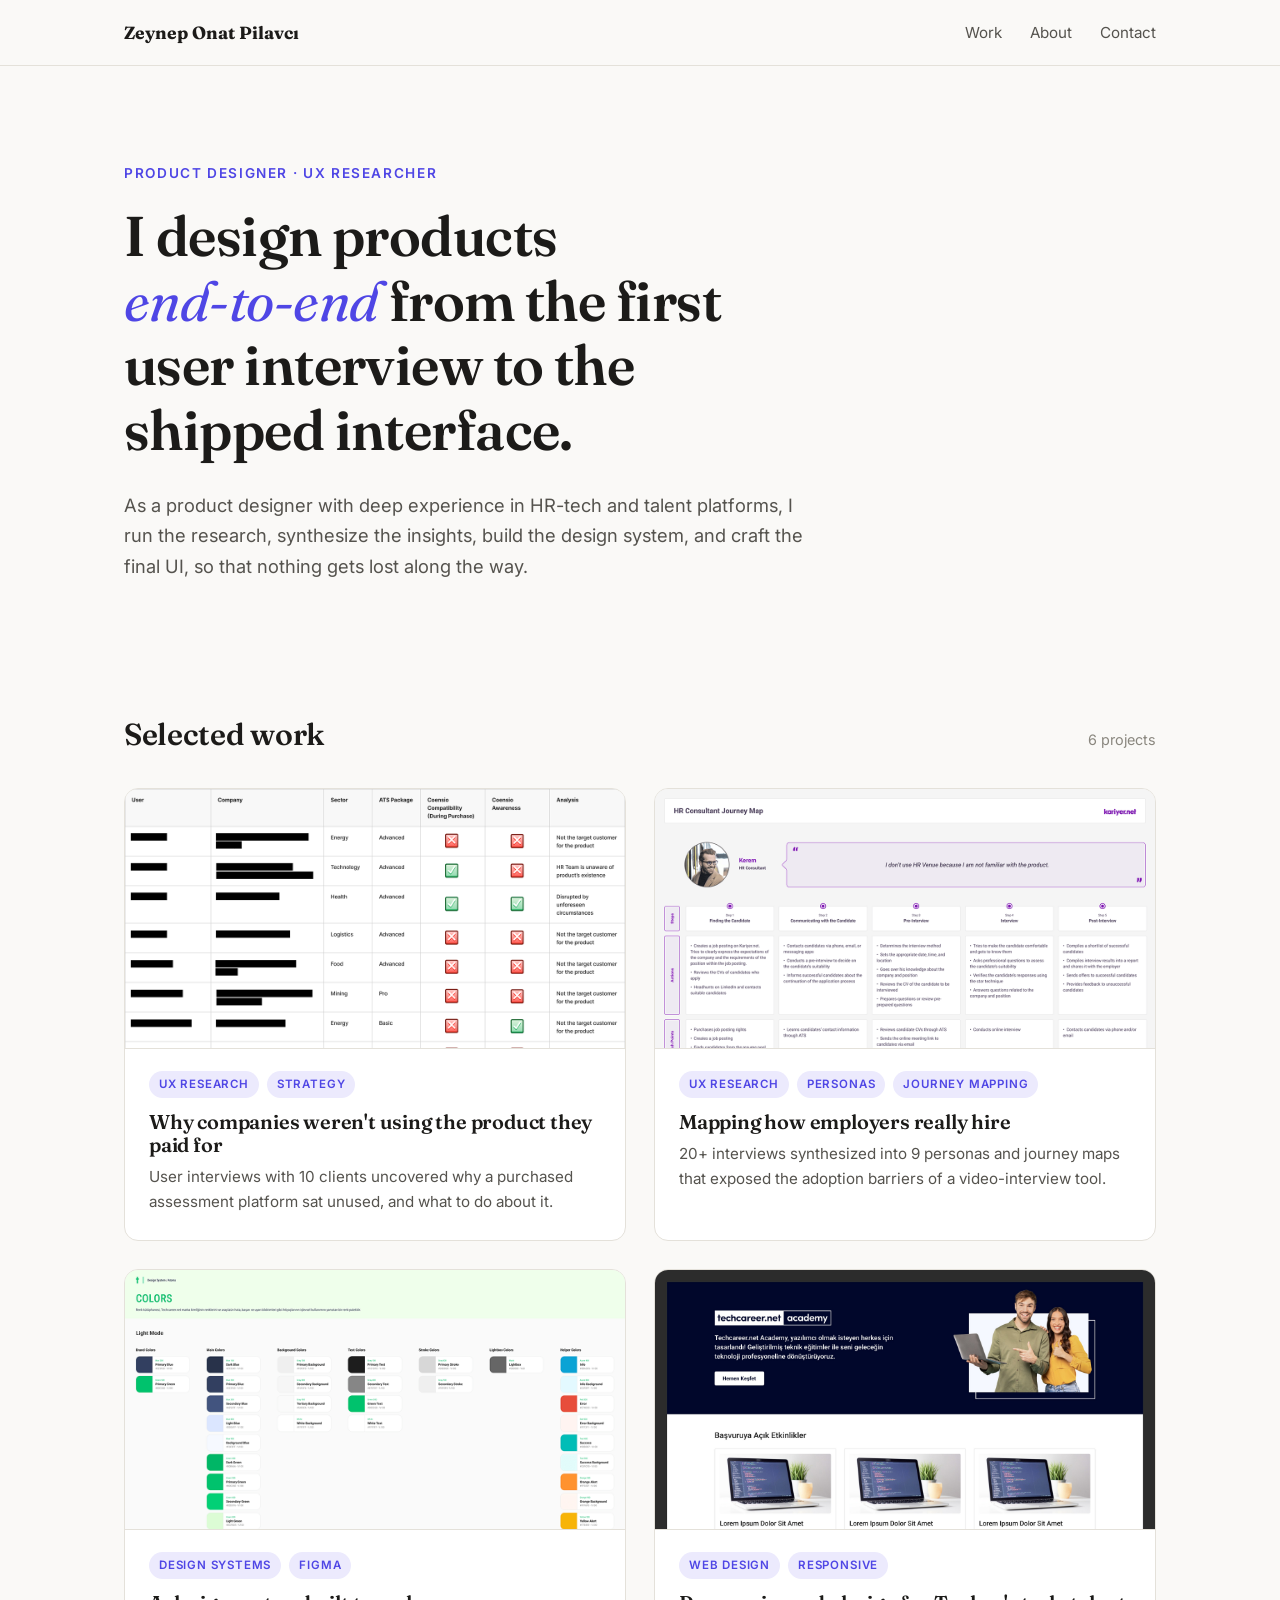
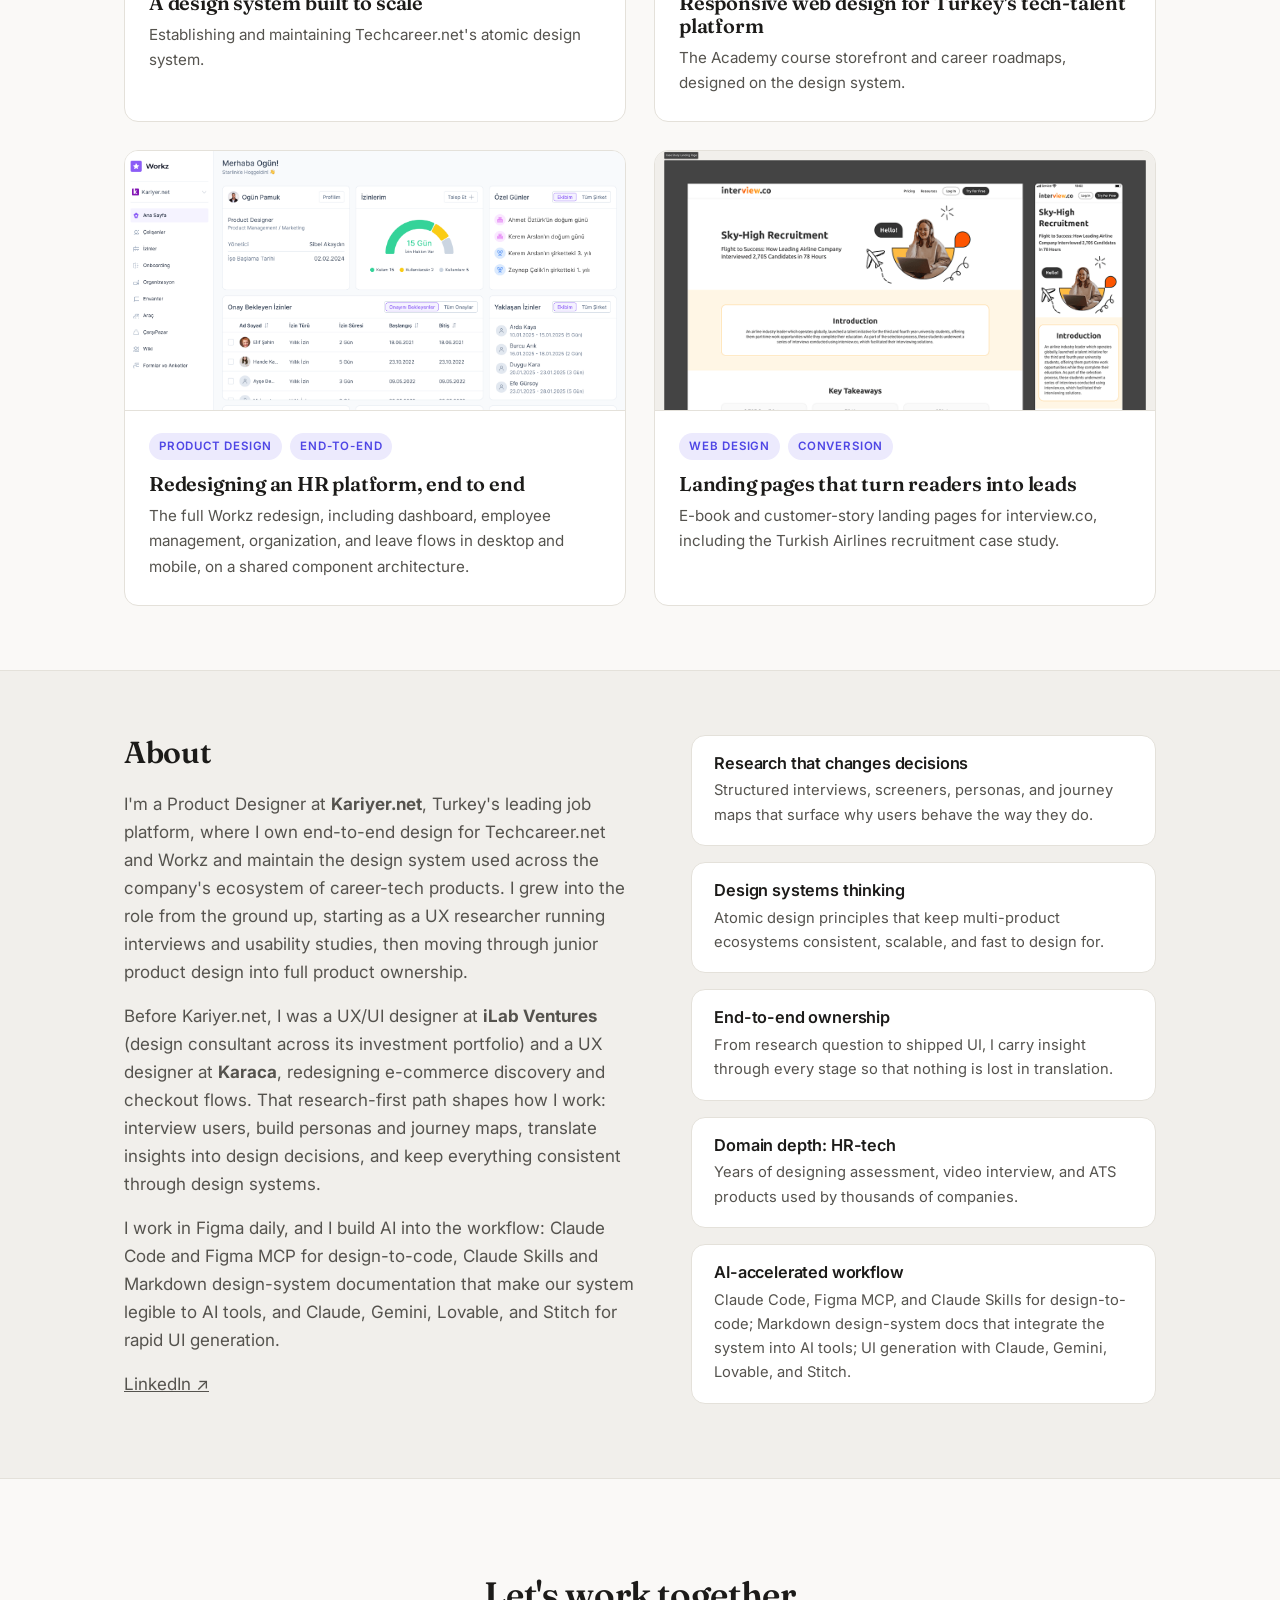
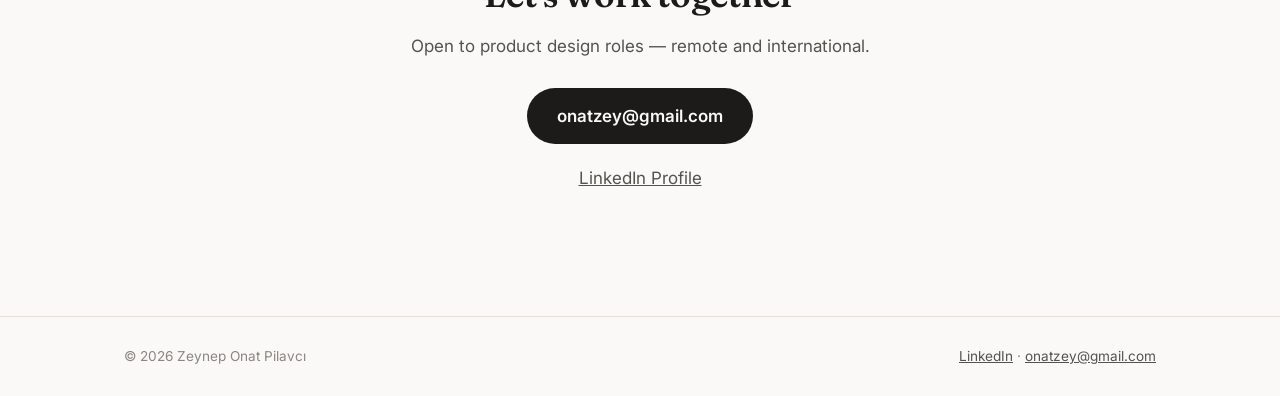
==== index.html @ b096d36c "Portfolio site: home, six case studies, and assets Co-Authored-By: Claude Fable 5 <noreply@anthropic" ====
<!DOCTYPE html>
<html lang="en">

<head>
  <meta charset="UTF-8" />
  <meta name="viewport" content="width=device-width, initial-scale=1.0" />
  <title>Zeynep Onat Pilavcı — Product Designer</title>
  <meta name="description"
    content="Product designer working end-to-end across user research, design systems, and product & web design — with deep experience in HR-tech and talent platforms." />
  <link rel="preconnect" href="https://fonts.googleapis.com" />
  <link rel="preconnect" href="https://fonts.gstatic.com" crossorigin />
  <link
    href="https://fonts.googleapis.com/css2?family=Fraunces:ital,wght@0,400;0,600;0,700;1,400&family=Inter:wght@400;500;600&display=swap"
    rel="stylesheet" />
  <link rel="stylesheet" href="styles.css" />
</head>

<body>

  <nav class="nav">
    <div class="nav-inner">
      <a class="logo" href="index.html">Zeynep Onat Pilavcı</a>
      <div class="nav-links">
        <a href="#work">Work</a>
        <a href="#about">About</a>
        <a href="mailto:onatzey@gmail.com">Contact</a>
      </div>
    </div>
  </nav>

  <header class="hero">
    <div class="wrap">
      <p class="kicker">Product Designer · UX Researcher</p>
      <h1>I design products<br><em>end-to-end</em> from the first user interview to the shipped interface.</h1>
      <p>As a product designer with deep experience in HR-tech and talent platforms, I run the research, synthesize the
        insights, build the design system, and craft the final UI, so that nothing gets lost along the way.</p>
    </div>
  </header>

  <main>
    <section class="section" id="work">
      <div class="wrap">
        <div class="section-head">
          <h2>Selected work</h2>
          <span class="count">6 projects</span>
        </div>
        <div class="work-grid">

          <a class="work-card" href="work/coensio-user-research.html">
            <div class="thumb"><img src="assets/coensio-outcomes.png"
                alt="Redacted user interview outcomes table for Coensio research" /></div>
            <div class="body">
              <div class="tags"><span class="tag">UX Research</span><span class="tag">Strategy</span></div>
              <h3>Why companies weren't using the product they paid for</h3>
              <p>User interviews with 10 clients uncovered why a purchased assessment platform sat unused, and what to
                do about it.</p>
            </div>
          </a>

          <a class="work-card" href="work/hr-venue-personas.html">
            <div class="thumb"><img src="assets/hrvenue-journey.png"
                alt="HR Consultant journey map for Kariyer.net HR Venue" /></div>
            <div class="body">
              <div class="tags"><span class="tag">UX Research</span><span class="tag">Personas</span><span
                  class="tag">Journey Mapping</span></div>
              <h3>Mapping how employers really hire</h3>
              <p>20+ interviews synthesized into 9 personas and journey maps that exposed the adoption barriers of a
                video-interview tool.</p>
            </div>
          </a>

          <a class="work-card" href="work/techcareer-design-system.html">
            <div class="thumb"><img src="assets/ds-colors.png"
                alt="Techcareer.net design system color tokens in light and dark mode" /></div>
            <div class="body">
              <div class="tags"><span class="tag">Design Systems</span><span class="tag">Figma</span></div>
              <h3>A design system built to scale</h3>
              <p>Establishing and maintaining Techcareer.net's atomic design system.</p>
            </div>
          </a>

          <a class="work-card" href="work/techcareer-web.html">
            <div class="thumb"><img src="assets/techcareer-akademi.jpg"
                alt="Techcareer.net Academy home page in desktop and mobile" /></div>
            <div class="body">
              <div class="tags"><span class="tag">Web Design</span><span class="tag">Responsive</span></div>
              <h3>Responsive web design for Turkey's tech-talent platform</h3>
              <p>The Academy course storefront and career roadmaps, designed on the design system.</p>
            </div>
          </a>

          <a class="work-card" href="work/workz-redesign.html">
            <div class="thumb"><img src="assets/workz-dashboard-desktop.png"
                alt="Workz home dashboard with leave balance, approvals, and team events" /></div>
            <div class="body">
              <div class="tags"><span class="tag">Product Design</span><span class="tag">End-to-End</span></div>
              <h3>Redesigning an HR platform, end to end</h3>
              <p>The full Workz redesign, including dashboard, employee management, organization, and leave flows in
                desktop and mobile, on a shared component architecture.</p>
            </div>
          </a>

          <a class="work-card" href="work/interviewco-landing-pages.html">
            <div class="thumb"><img src="assets/interviewco-casestudy.png"
                alt="interview.co Turkish Airlines case study landing page" /></div>
            <div class="body">
              <div class="tags"><span class="tag">Web Design</span><span class="tag">Conversion</span></div>
              <h3>Landing pages that turn readers into leads</h3>
              <p>E-book and customer-story landing pages for interview.co, including the Turkish Airlines recruitment
                case study.</p>
            </div>
          </a>

        </div>
      </div>
    </section>

    <section class="section about" id="about">
      <div class="wrap about-cols">
        <div>
          <h2>About</h2>
          <p>I'm a Product Designer at <strong>Kariyer.net</strong>, Turkey's leading job platform, where I own
            end-to-end design for Techcareer.net and Workz and maintain the design system used across the company's
            ecosystem of career-tech products. I grew into the role from the ground up, starting as a UX researcher
            running interviews and usability studies, then moving through junior product design into full product
            ownership.</p>
          <p>Before Kariyer.net, I was a UX/UI designer at <strong>iLab Ventures</strong> (design consultant across its
            investment portfolio) and a UX designer at <strong>Karaca</strong>, redesigning e-commerce discovery and
            checkout flows. That research-first path shapes how I work: interview users, build personas and journey
            maps, translate insights into design decisions, and keep everything consistent through design systems.</p>
          <p>I work in Figma daily, and I build AI into the workflow: Claude Code and Figma MCP for design-to-code,
            Claude Skills and Markdown design-system documentation that make our system legible to AI tools, and
            Claude, Gemini, Lovable, and Stitch for rapid UI generation.</p>
          <p><a href="https://www.linkedin.com/in/zeynep-onat/" target="_blank" rel="noopener">LinkedIn ↗</a></p>
        </div>
        <div class="strengths">
          <div class="strength">
            <h3>Research that changes decisions</h3>
            <p>Structured interviews, screeners, personas, and journey maps that surface why users behave the way they
              do.</p>
          </div>
          <div class="strength">
            <h3>Design systems thinking</h3>
            <p>Atomic design principles that keep multi-product ecosystems consistent,
              scalable, and fast to design for.</p>
          </div>
          <div class="strength">
            <h3>End-to-end ownership</h3>
            <p>From research question to shipped UI, I carry insight through every stage so that nothing is lost in
              translation.</p>
          </div>
          <div class="strength">
            <h3>Domain depth: HR-tech</h3>
            <p>Years of designing assessment, video interview, and ATS products used by thousands of
              companies.</p>
          </div>
          <div class="strength">
            <h3>AI-accelerated workflow</h3>
            <p>Claude Code, Figma MCP, and Claude Skills for design-to-code; Markdown design-system docs that integrate
              the system into AI tools; UI generation with Claude, Gemini, Lovable, and Stitch.</p>
          </div>
        </div>
      </div>
    </section>

    <section class="contact" id="contact">
      <div class="wrap">
        <h2>Let's work together</h2>
        <p>Open to product design roles — remote and international.</p>
        <a class="btn" href="mailto:onatzey@gmail.com">onatzey@gmail.com</a>
        <p style="margin-top:20px"><a href="https://www.linkedin.com/in/zeynep-onat/" target="_blank"
            rel="noopener">LinkedIn Profile</a></p>
      </div>
    </section>
  </main>

  <footer>
    <div class="wrap">
      <span>© 2026 Zeynep Onat Pilavcı</span>
      <span><a href="https://www.linkedin.com/in/zeynep-onat/" target="_blank" rel="noopener">LinkedIn</a> · <a
          href="mailto:onatzey@gmail.com">onatzey@gmail.com</a></span>
    </div>
  </footer>

</body>

</html>
---- styles.css ----
/* ---------------------------------- */
/* Zeynep Onat Pilavcı — Portfolio    */
/* ---------------------------------- */

:root {
  --bg: #faf9f7;
  --bg-alt: #f1efeb;
  --ink: #1c1b19;
  --ink-soft: #55534e;
  --ink-faint: #8a877f;
  --accent: #4f46e5;
  --accent-soft: #eceafd;
  --line: #e4e1da;
  --card: #ffffff;
  --radius: 14px;
  --maxw: 1080px;
}

* {
  box-sizing: border-box;
  margin: 0;
  padding: 0;
}

html {
  scroll-behavior: smooth;
}

body {
  font-family: "Inter", -apple-system, BlinkMacSystemFont, "Segoe UI", sans-serif;
  background: var(--bg);
  color: var(--ink);
  line-height: 1.65;
  font-size: 17px;
  -webkit-font-smoothing: antialiased;
}

h1,
h2,
h3,
.display {
  font-family: "Fraunces", Georgia, serif;
  font-weight: 600;
  line-height: 1.15;
  letter-spacing: -0.01em;
}

a {
  color: inherit;
}

img {
  max-width: 100%;
  display: block;
}

.wrap {
  max-width: var(--maxw);
  margin: 0 auto;
  padding: 0 24px;
}

/* ---- Nav ---- */
.nav {
  position: sticky;
  top: 0;
  z-index: 50;
  background: rgba(250, 249, 247, 0.92);
  backdrop-filter: blur(8px);
  border-bottom: 1px solid var(--line);
}

.nav-inner {
  display: flex;
  align-items: center;
  justify-content: space-between;
  padding: 18px 24px;
  max-width: var(--maxw);
  margin: 0 auto;
}

.nav a {
  text-decoration: none;
}

.nav .logo {
  font-family: "Fraunces", Georgia, serif;
  font-weight: 700;
  font-size: 1.1rem;
}

.nav-links {
  display: flex;
  gap: 28px;
  font-size: 0.95rem;
}

.nav-links a {
  color: var(--ink-soft);
  transition: color 0.15s;
}

.nav-links a:hover {
  color: var(--ink);
}

/* ---- Hero ---- */
.hero {
  padding: 96px 0 72px;
}

.hero .kicker {
  color: var(--accent);
  font-weight: 600;
  font-size: 0.85rem;
  text-transform: uppercase;
  letter-spacing: 0.12em;
  margin-bottom: 20px;
}

.hero h1 {
  font-size: clamp(2.4rem, 5.5vw, 3.5rem);
  max-width: 18ch;
  margin-bottom: 28px;
}

.hero h1 em {
  font-style: italic;
  font-weight: 400;
  color: var(--accent);
}

.hero p {
  max-width: 58ch;
  color: var(--ink-soft);
  font-size: 1.15rem;
}

/* ---- Work grid ---- */
.section {
  padding: 64px 0;
}

.section-head {
  display: flex;
  align-items: baseline;
  justify-content: space-between;
  margin-bottom: 36px;
}

.section-head h2 {
  font-size: 1.9rem;
}

.section-head .count {
  color: var(--ink-faint);
  font-size: 0.9rem;
}

.work-grid {
  display: grid;
  grid-template-columns: repeat(2, 1fr);
  gap: 28px;
}

.work-card {
  display: block;
  text-decoration: none;
  background: var(--card);
  border: 1px solid var(--line);
  border-radius: var(--radius);
  overflow: hidden;
  transition: transform 0.2s ease, box-shadow 0.2s ease;
}

.work-card:hover {
  transform: translateY(-4px);
  box-shadow: 0 14px 40px rgba(28, 27, 25, 0.09);
}

.work-card .thumb {
  height: 260px;
  overflow: hidden;
  background: var(--bg-alt);
  border-bottom: 1px solid var(--line);
}

.work-card .thumb img {
  width: 100%;
  height: 100%;
  object-fit: cover;
  object-position: top center;
}

.work-card .body {
  padding: 22px 24px 26px;
}

.work-card .tags {
  display: flex;
  flex-wrap: wrap;
  gap: 8px;
  margin-bottom: 12px;
}

.tag {
  font-size: 0.72rem;
  font-weight: 600;
  text-transform: uppercase;
  letter-spacing: 0.07em;
  color: var(--accent);
  background: var(--accent-soft);
  padding: 4px 10px;
  border-radius: 999px;
}

.work-card h3 {
  font-size: 1.25rem;
  margin-bottom: 8px;
}

.work-card p {
  color: var(--ink-soft);
  font-size: 0.95rem;
}

/* ---- About / strengths ---- */
.about {
  background: var(--bg-alt);
  border-top: 1px solid var(--line);
  border-bottom: 1px solid var(--line);
}

.about-cols {
  display: grid;
  grid-template-columns: 1.1fr 1fr;
  gap: 56px;
  align-items: start;
}

.about h2 {
  font-size: 1.9rem;
  margin-bottom: 20px;
}

.about p {
  color: var(--ink-soft);
  margin-bottom: 16px;
}

.strengths {
  display: grid;
  gap: 16px;
}

.strength {
  background: var(--card);
  border: 1px solid var(--line);
  border-radius: var(--radius);
  padding: 18px 22px;
}

.strength h3 {
  font-size: 1.02rem;
  margin-bottom: 6px;
  font-family: "Inter", sans-serif;
  font-weight: 600;
}

.strength p {
  font-size: 0.92rem;
  margin: 0;
}

/* ---- Contact ---- */
.contact {
  text-align: center;
  padding: 96px 0;
}

.contact h2 {
  font-size: 2.2rem;
  margin-bottom: 16px;
}

.contact p {
  color: var(--ink-soft);
  margin-bottom: 28px;
}

.btn {
  display: inline-block;
  background: var(--ink);
  color: var(--bg);
  text-decoration: none;
  font-weight: 600;
  padding: 14px 30px;
  border-radius: 999px;
  transition: background 0.15s;
}

.btn:hover {
  background: var(--accent);
}

footer {
  border-top: 1px solid var(--line);
  padding: 28px 0;
  color: var(--ink-faint);
  font-size: 0.85rem;
}

footer .wrap {
  display: flex;
  justify-content: space-between;
  flex-wrap: wrap;
  gap: 12px;
}

footer a {
  color: var(--ink-soft);
}

/* ---- Case study pages ---- */
.cs-hero {
  padding: 80px 0 48px;
  border-bottom: 1px solid var(--line);
}

.cs-hero .kicker {
  color: var(--accent);
  font-weight: 600;
  font-size: 0.85rem;
  text-transform: uppercase;
  letter-spacing: 0.12em;
  margin-bottom: 16px;
}

.cs-hero h1 {
  font-size: clamp(2rem, 4.5vw, 3.1rem);
  max-width: 24ch;
  margin-bottom: 20px;
}

.cs-hero .lede {
  font-size: 1.15rem;
  color: var(--ink-soft);
  max-width: 62ch;
}

.cs-meta {
  display: grid;
  grid-template-columns: repeat(4, 1fr);
  gap: 24px;
  margin-top: 40px;
}

.cs-meta div h4 {
  font-size: 0.72rem;
  text-transform: uppercase;
  letter-spacing: 0.1em;
  color: var(--ink-faint);
  margin-bottom: 4px;
  font-weight: 600;
}

.cs-meta div p {
  font-size: 0.95rem;
}

.cs-body {
  padding: 56px 0 32px;
}

.cs-body h2 {
  font-size: 1.6rem;
  margin: 56px 0 18px;
}

.cs-body h2:first-child {
  margin-top: 0;
}

.cs-body p,
.cs-body li {
  color: var(--ink-soft);
  max-width: 68ch;
}

.cs-body p+p {
  margin-top: 14px;
}

.cs-body ul,
.cs-body ol {
  padding-left: 22px;
  margin: 14px 0;
}

.cs-body li+li {
  margin-top: 8px;
}

.cs-body strong {
  color: var(--ink);
}

.figure {
  margin: 36px 0;
}

.figure img {
  width: 100%;
  border: 1px solid var(--line);
  border-radius: var(--radius);
  background: #fff;
}

.figure figcaption {
  margin-top: 10px;
  font-size: 0.85rem;
  color: var(--ink-faint);
}

.figure.framed img {
  padding: 20px;
  background: #fff;
}

.callout {
  border-left: 3px solid var(--accent);
  background: var(--accent-soft);
  border-radius: 0 var(--radius) var(--radius) 0;
  padding: 18px 24px;
  margin: 28px 0;
  max-width: 68ch;
}

.callout p {
  color: var(--ink);
  margin: 0;
  font-size: 1rem;
}

.two-up {
  display: grid;
  grid-template-columns: 1fr 1fr;
  gap: 24px;
  margin: 36px 0;
}

.two-up .figure {
  margin: 0;
}

/* prev / next */
.cs-nav {
  border-top: 1px solid var(--line);
  margin-top: 64px;
  padding: 40px 0 72px;
}

.cs-nav .wrap {
  display: flex;
  justify-content: space-between;
  gap: 24px;
}

.cs-nav a {
  text-decoration: none;
  max-width: 44%;
}

.cs-nav .label {
  font-size: 0.78rem;
  text-transform: uppercase;
  letter-spacing: 0.1em;
  color: var(--ink-faint);
  display: block;
  margin-bottom: 6px;
}

.cs-nav .title {
  font-family: "Fraunces", Georgia, serif;
  font-size: 1.15rem;
  font-weight: 600;
}

.cs-nav a:hover .title {
  color: var(--accent);
}

.cs-nav .next {
  text-align: right;
  margin-left: auto;
}

/* ---- Responsive ---- */
@media (max-width: 820px) {
  .work-grid {
    grid-template-columns: 1fr;
  }

  .about-cols {
    grid-template-columns: 1fr;
    gap: 32px;
  }

  .cs-meta {
    grid-template-columns: repeat(2, 1fr);
  }

  .two-up {
    grid-template-columns: 1fr;
  }

  .nav-links {
    gap: 18px;
  }

  .hero {
    padding: 64px 0 48px;
  }
}
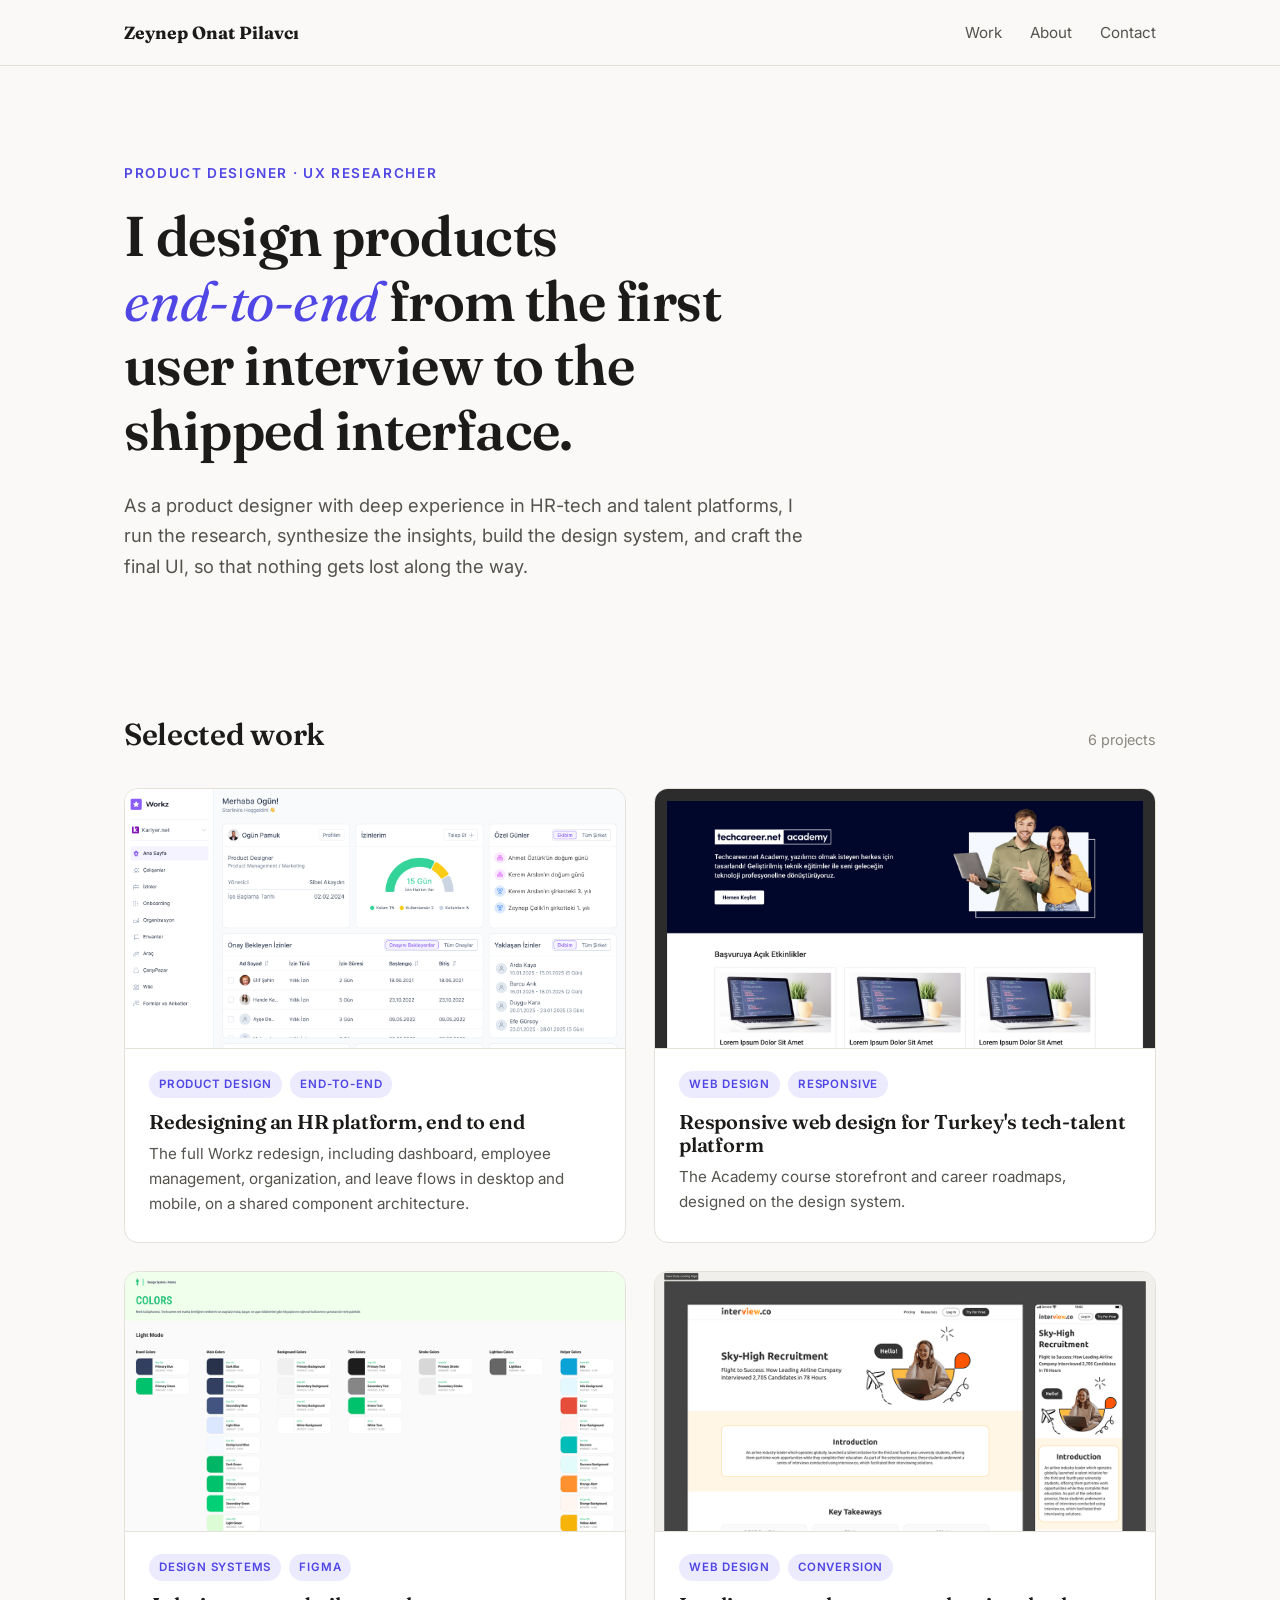
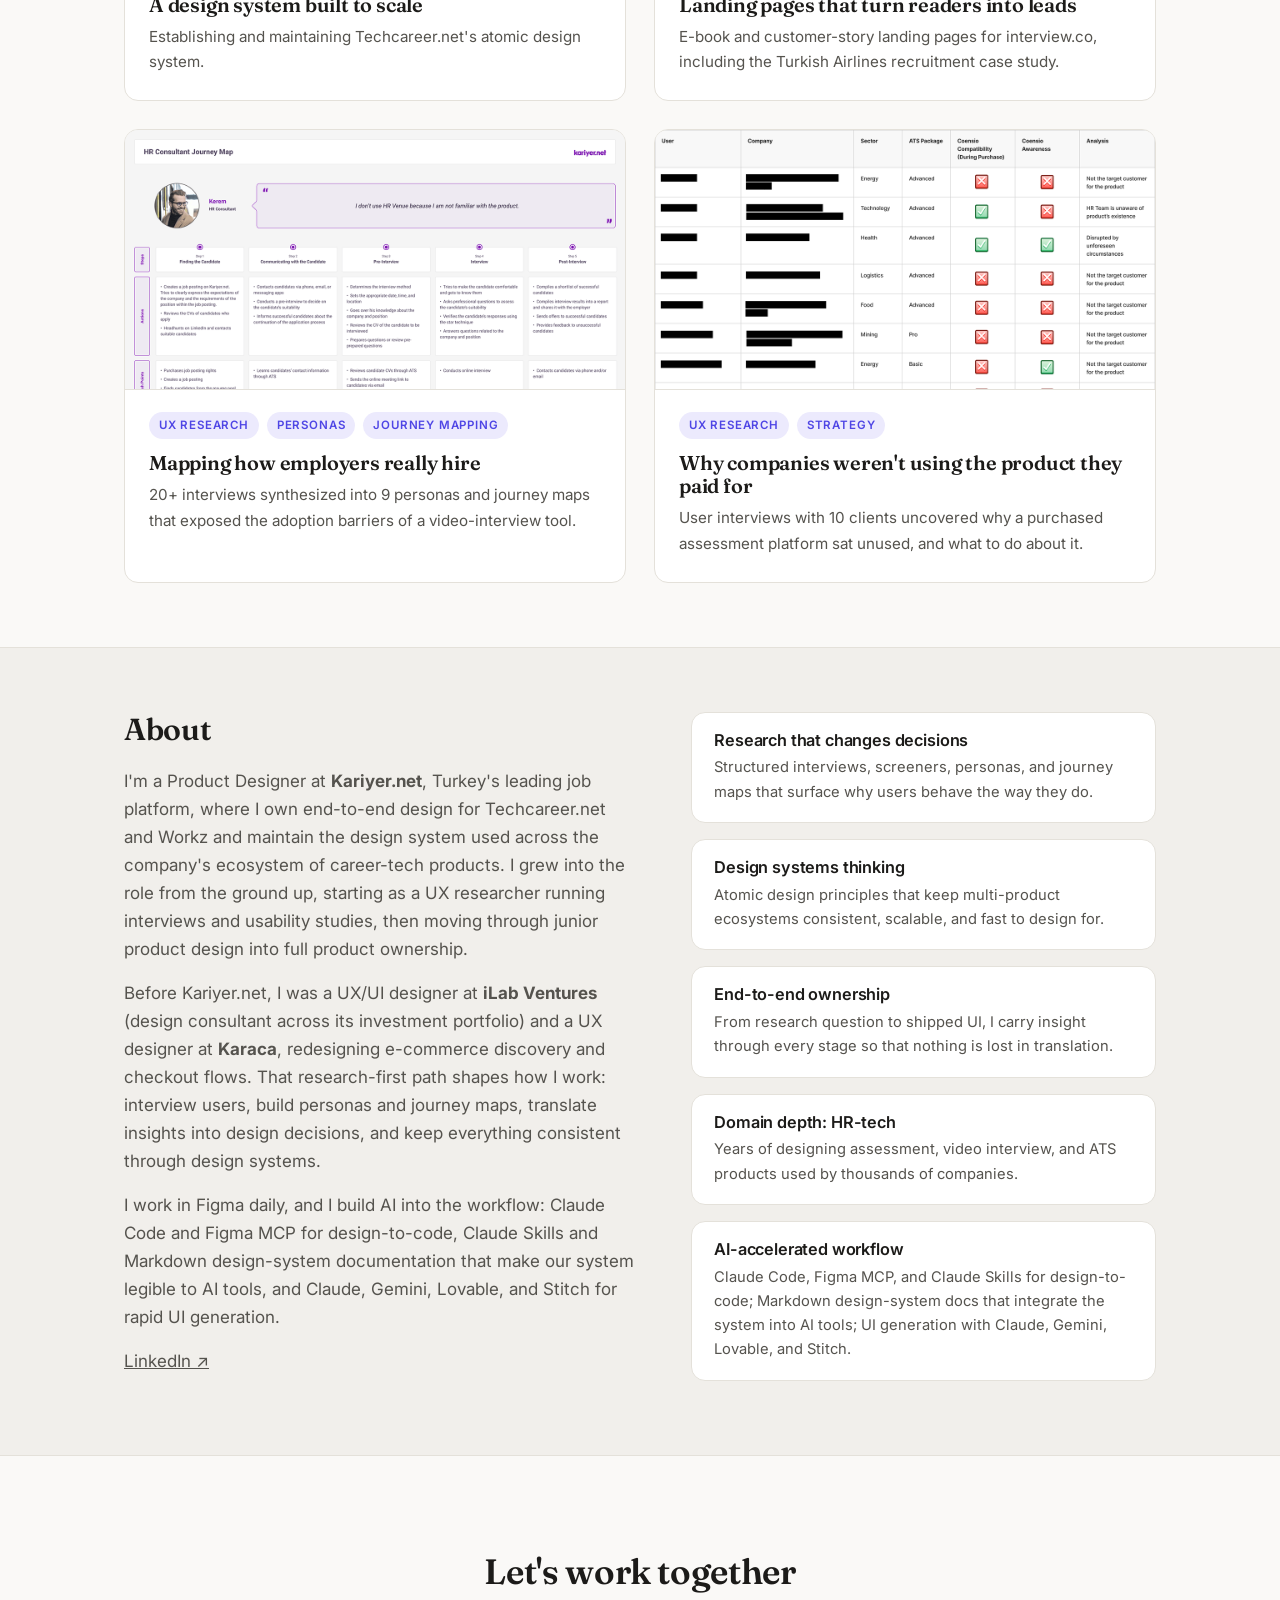
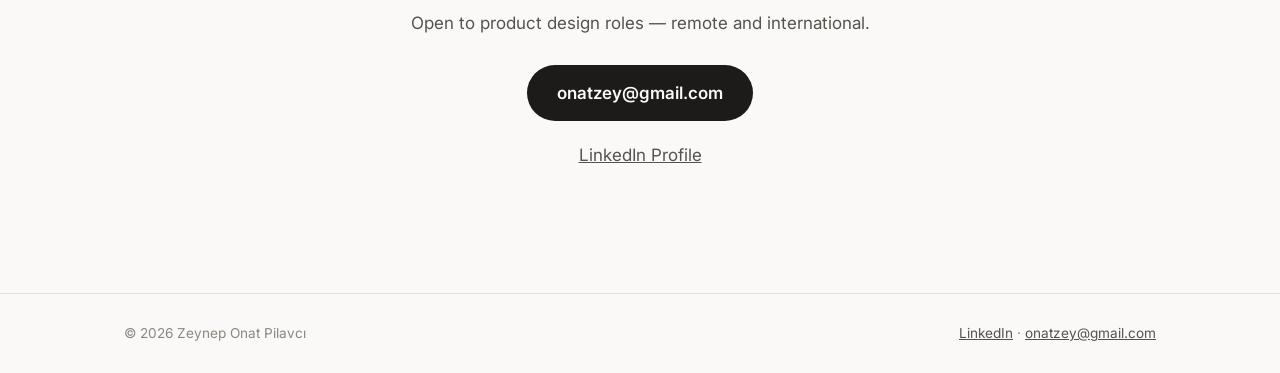
==== commit 98cc015b: "Add Open Graph link previews and reorder case studies Co-Authored-By: Claude Fable 5 <noreply@anthro" ====
--- a/index.html
+++ b/index.html
@@ -5,6 +5,15 @@
   <meta charset="UTF-8" />
   <meta name="viewport" content="width=device-width, initial-scale=1.0" />
   <title>Zeynep Onat Pilavcı — Product Designer</title>
+  <meta property="og:type" content="website" />
+  <meta property="og:url" content="https://onatz.github.io/" />
+  <meta property="og:title" content="Zeynep Onat Pilavcı — Product Designer" />
+  <meta property="og:description" content="I design products end-to-end from the first user interview to the shipped interface. Product designer with deep experience in HR-tech and talent platforms." />
+  <meta property="og:image" content="https://onatz.github.io/assets/og-image.png" />
+  <meta property="og:image:width" content="1200" />
+  <meta property="og:image:height" content="630" />
+  <meta name="twitter:card" content="summary_large_image" />
+  <meta name="twitter:image" content="https://onatz.github.io/assets/og-image.png" />
   <meta name="description"
     content="Product designer working end-to-end across user research, design systems, and product & web design — with deep experience in HR-tech and talent platforms." />
   <link rel="preconnect" href="https://fonts.googleapis.com" />
@@ -46,17 +55,44 @@
         </div>
         <div class="work-grid">
 
-          <a class="work-card" href="work/coensio-user-research.html">
-            <div class="thumb"><img src="assets/coensio-outcomes.png"
-                alt="Redacted user interview outcomes table for Coensio research" /></div>
+          <a class="work-card" href="work/workz-redesign.html">
+            <div class="thumb"><img src="assets/workz-dashboard-desktop.png"
+                alt="Workz home dashboard with leave balance, approvals, and team events" /></div>
             <div class="body">
-              <div class="tags"><span class="tag">UX Research</span><span class="tag">Strategy</span></div>
-              <h3>Why companies weren't using the product they paid for</h3>
-              <p>User interviews with 10 clients uncovered why a purchased assessment platform sat unused, and what to
-                do about it.</p>
+              <div class="tags"><span class="tag">Product Design</span><span class="tag">End-to-End</span></div>
+              <h3>Redesigning an HR platform, end to end</h3>
+              <p>The full Workz redesign, including dashboard, employee management, organization, and leave flows in
+                desktop and mobile, on a shared component architecture.</p>
             </div>
           </a>
-
+          <a class="work-card" href="work/techcareer-web.html">
+            <div class="thumb"><img src="assets/techcareer-akademi.jpg"
+                alt="Techcareer.net Academy home page in desktop and mobile" /></div>
+            <div class="body">
+              <div class="tags"><span class="tag">Web Design</span><span class="tag">Responsive</span></div>
+              <h3>Responsive web design for Turkey's tech-talent platform</h3>
+              <p>The Academy course storefront and career roadmaps, designed on the design system.</p>
+            </div>
+          </a>
+          <a class="work-card" href="work/techcareer-design-system.html">
+            <div class="thumb"><img src="assets/ds-colors.png"
+                alt="Techcareer.net design system color tokens in light and dark mode" /></div>
+            <div class="body">
+              <div class="tags"><span class="tag">Design Systems</span><span class="tag">Figma</span></div>
+              <h3>A design system built to scale</h3>
+              <p>Establishing and maintaining Techcareer.net's atomic design system.</p>
+            </div>
+          </a>
+          <a class="work-card" href="work/interviewco-landing-pages.html">
+            <div class="thumb"><img src="assets/interviewco-casestudy.png"
+                alt="interview.co Turkish Airlines case study landing page" /></div>
+            <div class="body">
+              <div class="tags"><span class="tag">Web Design</span><span class="tag">Conversion</span></div>
+              <h3>Landing pages that turn readers into leads</h3>
+              <p>E-book and customer-story landing pages for interview.co, including the Turkish Airlines recruitment
+                case study.</p>
+            </div>
+          </a>
           <a class="work-card" href="work/hr-venue-personas.html">
             <div class="thumb"><img src="assets/hrvenue-journey.png"
                 alt="HR Consultant journey map for Kariyer.net HR Venue" /></div>
@@ -68,46 +104,14 @@
                 video-interview tool.</p>
             </div>
           </a>
-
-          <a class="work-card" href="work/techcareer-design-system.html">
-            <div class="thumb"><img src="assets/ds-colors.png"
-                alt="Techcareer.net design system color tokens in light and dark mode" /></div>
+          <a class="work-card" href="work/coensio-user-research.html">
+            <div class="thumb"><img src="assets/coensio-outcomes.png"
+                alt="Redacted user interview outcomes table for Coensio research" /></div>
             <div class="body">
-              <div class="tags"><span class="tag">Design Systems</span><span class="tag">Figma</span></div>
-              <h3>A design system built to scale</h3>
-              <p>Establishing and maintaining Techcareer.net's atomic design system.</p>
-            </div>
-          </a>
-
-          <a class="work-card" href="work/techcareer-web.html">
-            <div class="thumb"><img src="assets/techcareer-akademi.jpg"
-                alt="Techcareer.net Academy home page in desktop and mobile" /></div>
-            <div class="body">
-              <div class="tags"><span class="tag">Web Design</span><span class="tag">Responsive</span></div>
-              <h3>Responsive web design for Turkey's tech-talent platform</h3>
-              <p>The Academy course storefront and career roadmaps, designed on the design system.</p>
-            </div>
-          </a>
-
-          <a class="work-card" href="work/workz-redesign.html">
-            <div class="thumb"><img src="assets/workz-dashboard-desktop.png"
-                alt="Workz home dashboard with leave balance, approvals, and team events" /></div>
-            <div class="body">
-              <div class="tags"><span class="tag">Product Design</span><span class="tag">End-to-End</span></div>
-              <h3>Redesigning an HR platform, end to end</h3>
-              <p>The full Workz redesign, including dashboard, employee management, organization, and leave flows in
-                desktop and mobile, on a shared component architecture.</p>
-            </div>
-          </a>
-
-          <a class="work-card" href="work/interviewco-landing-pages.html">
-            <div class="thumb"><img src="assets/interviewco-casestudy.png"
-                alt="interview.co Turkish Airlines case study landing page" /></div>
-            <div class="body">
-              <div class="tags"><span class="tag">Web Design</span><span class="tag">Conversion</span></div>
-              <h3>Landing pages that turn readers into leads</h3>
-              <p>E-book and customer-story landing pages for interview.co, including the Turkish Airlines recruitment
-                case study.</p>
+              <div class="tags"><span class="tag">UX Research</span><span class="tag">Strategy</span></div>
+              <h3>Why companies weren't using the product they paid for</h3>
+              <p>User interviews with 10 clients uncovered why a purchased assessment platform sat unused, and what to
+                do about it.</p>
             </div>
           </a>
 
